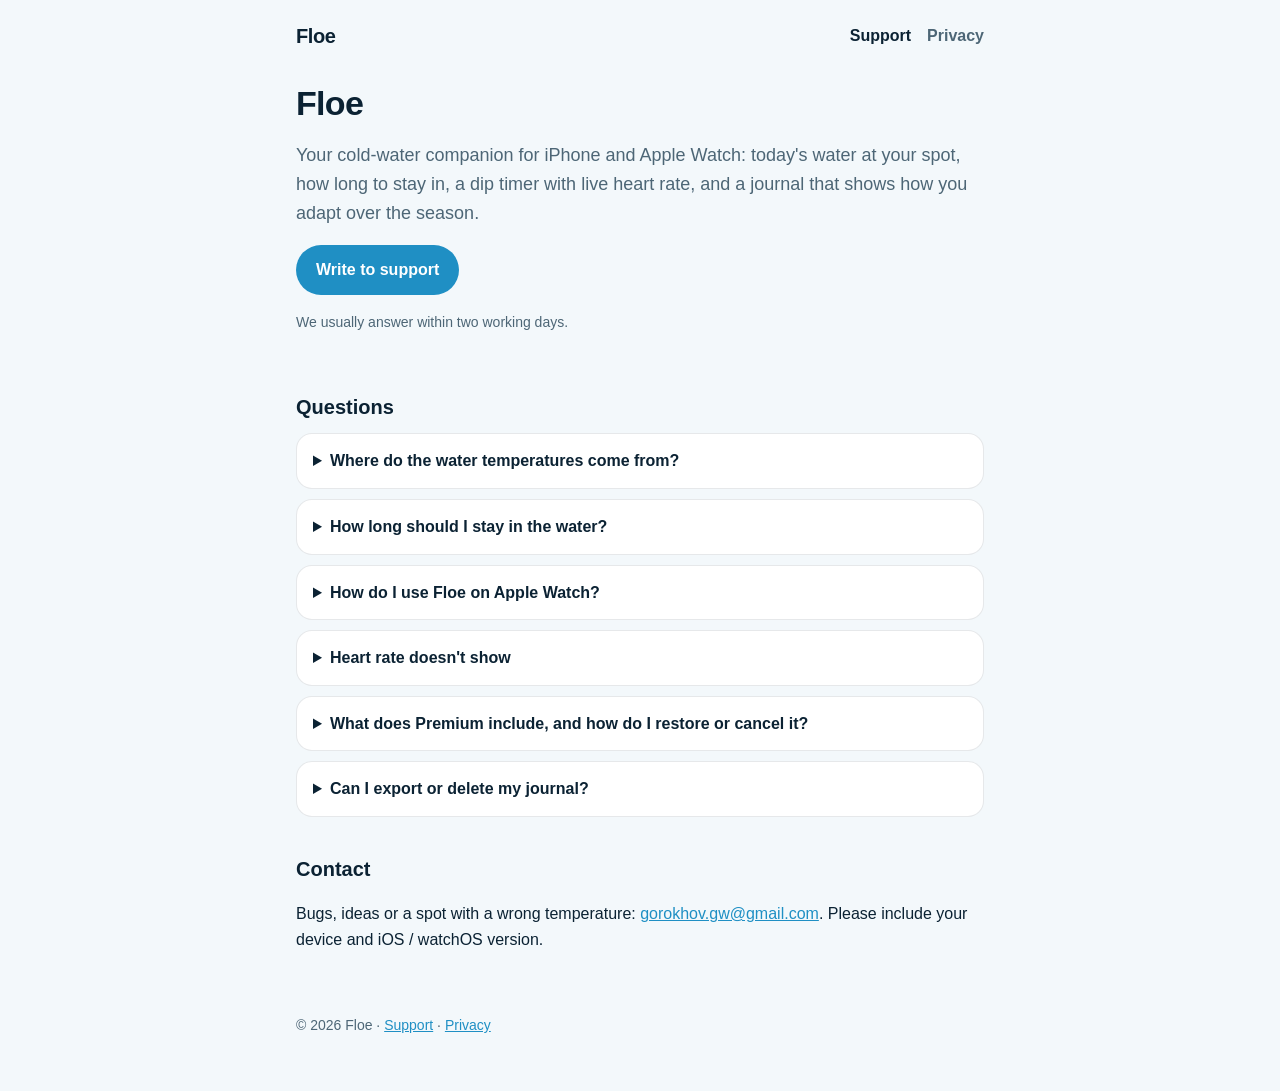
==== floe/index.html @ b0eda24f "Add files via upload" ====
<!doctype html>
<html lang="en">
<head>
<meta charset="utf-8">
<meta name="viewport" content="width=device-width, initial-scale=1">
<title>Floe — Support</title>
<meta name="description" content="Floe — the cold-water dip journal and timer for iPhone and Apple Watch. Help, questions and contact.">
<link rel="stylesheet" href="style.css">
</head>
<body>
<header class="top">
  <a class="brand" href="./">Floe</a>
  <nav><a href="./" aria-current="page">Support</a><a href="privacy.html">Privacy</a></nav>
</header>
<main>
<section class="hero">
  <h1>Floe</h1>
  <p class="lead">Your cold-water companion for iPhone and Apple Watch: today's water at your spot, how long to stay in, a dip timer with live heart rate, and a journal that shows how you adapt over the season.</p>
  <p><a class="button" href="mailto:gorokhov.gw@gmail.com?subject=Floe%20support">Write to support</a></p>
  <p class="meta">We usually answer within two working days.</p>
</section>

<h2>Questions</h2>

<details>
  <summary>Where do the water temperatures come from?</summary>
  <p>From Sea Temperature, a service with readings and forecasts for thousands of lakes, rivers and beaches. For an ice bath or a cold shower you enter the temperature yourself.</p>
</details>

<details>
  <summary>How long should I stay in the water?</summary>
  <p>Floe shows a guide by water temperature and your experience, and — with Premium — your own comfort time from your dips. It is orientation, not medical advice. Get out as soon as you shiver strongly, feel numb or your hands stop working, never dip alone, and talk to a doctor first if you have heart or blood-pressure conditions.</p>
</details>

<details>
  <summary>How do I use Floe on Apple Watch?</summary>
  <p>Install Floe on the watch from the Watch app on your iPhone (My Watch → Available Apps). Start a dip on the watch, or start it on the iPhone and the watch joins to measure your heart rate. Turn the Digital Crown to unlock Water Lock after a dip.</p>
</details>

<details>
  <summary>Heart rate doesn't show</summary>
  <p>Live heart rate needs the Floe app on your Apple Watch and Health access: in Floe turn on Apple Health, then allow heart rate and workouts. On iPhone check Settings → Health → Data Access &amp; Devices → Floe.</p>
</details>

<details>
  <summary>What does Premium include, and how do I restore or cancel it?</summary>
  <p>Premium adds your comfort time, adaptation and recovery, live heart rate, sauna ↔ cold rounds, water alerts, rich widgets and removes ads. To restore a purchase, open the Premium screen in Floe and tap Restore. To cancel a subscription, go to iPhone Settings → your name → Subscriptions → Floe; it stays active until the end of the paid period.</p>
</details>

<details>
  <summary>Can I export or delete my journal?</summary>
  <p>Yes. In the Journal, tap the export button for a CSV file. Swipe a dip to delete it. Your journal is stored on your devices, not on our servers — see the <a href="privacy.html">privacy policy</a>.</p>
</details>

<h2>Contact</h2>
<p>Bugs, ideas or a spot with a wrong temperature: <a href="mailto:gorokhov.gw@gmail.com?subject=Floe%20support">gorokhov.gw@gmail.com</a>. Please include your device and iOS / watchOS version.</p>
</main>
<footer><p>© 2026 Floe · <a href="./">Support</a> · <a href="privacy.html">Privacy</a></p></footer>
</body>
</html>
---- floe/style.css ----
/* Floe — support & privacy pages (gorokhovg.github.io/floe). The app's night palette. */
:root {
  --bg: #F3F8FB;
  --card: #FFFFFF;
  --ink: #0B2233;
  --ink2: #4D6676;
  --line: rgba(11, 34, 51, 0.10);
  --acc: #1F8FC4;
  --acc-ink: #FFFFFF;
}
@media (prefers-color-scheme: dark) {
  :root {
    --bg: #05111A;
    --card: #0F2536;
    --ink: #E6F1F7;
    --ink2: #9AB4C4;
    --line: rgba(160, 210, 240, 0.14);
    --acc: #6CCBF2;
    --acc-ink: #042235;
  }
}
* { box-sizing: border-box; }
html { -webkit-text-size-adjust: 100%; }
body {
  margin: 0;
  background: var(--bg);
  color: var(--ink);
  font: 16px/1.6 -apple-system, BlinkMacSystemFont, "SF Pro Text", "Segoe UI", Roboto, sans-serif;
}
a { color: var(--acc); }
.top, main, footer { max-width: 720px; margin: 0 auto; padding: 0 16px; }
.top {
  display: flex;
  align-items: center;
  justify-content: space-between;
  gap: 16px;
  padding-top: 20px;
  padding-bottom: 8px;
}
.brand { color: var(--ink); font-weight: 800; font-size: 20px; letter-spacing: -0.02em; text-decoration: none; }
nav { display: flex; gap: 16px; }
nav a { color: var(--ink2); text-decoration: none; font-weight: 600; }
nav a[aria-current="page"] { color: var(--ink); }
h1 { font-size: 34px; line-height: 1.15; letter-spacing: -0.02em; margin: 24px 0 8px; }
h2 { font-size: 20px; margin: 36px 0 8px; }
.lead { font-size: 18px; color: var(--ink2); }
.meta { color: var(--ink2); font-size: 14px; }
.hero { padding-bottom: 8px; }
.button {
  display: inline-block;
  background: var(--acc);
  color: var(--acc-ink);
  padding: 12px 20px;
  border-radius: 999px;
  font-weight: 700;
  text-decoration: none;
}
details {
  background: var(--card);
  border: 1px solid var(--line);
  border-radius: 16px;
  padding: 14px 16px;
  margin: 10px 0;
}
summary { cursor: pointer; font-weight: 650; }
details p { color: var(--ink2); margin: 10px 0 0; }
ul { padding-left: 20px; }
li { margin: 6px 0; }
footer { padding-top: 32px; padding-bottom: 40px; color: var(--ink2); font-size: 14px; }
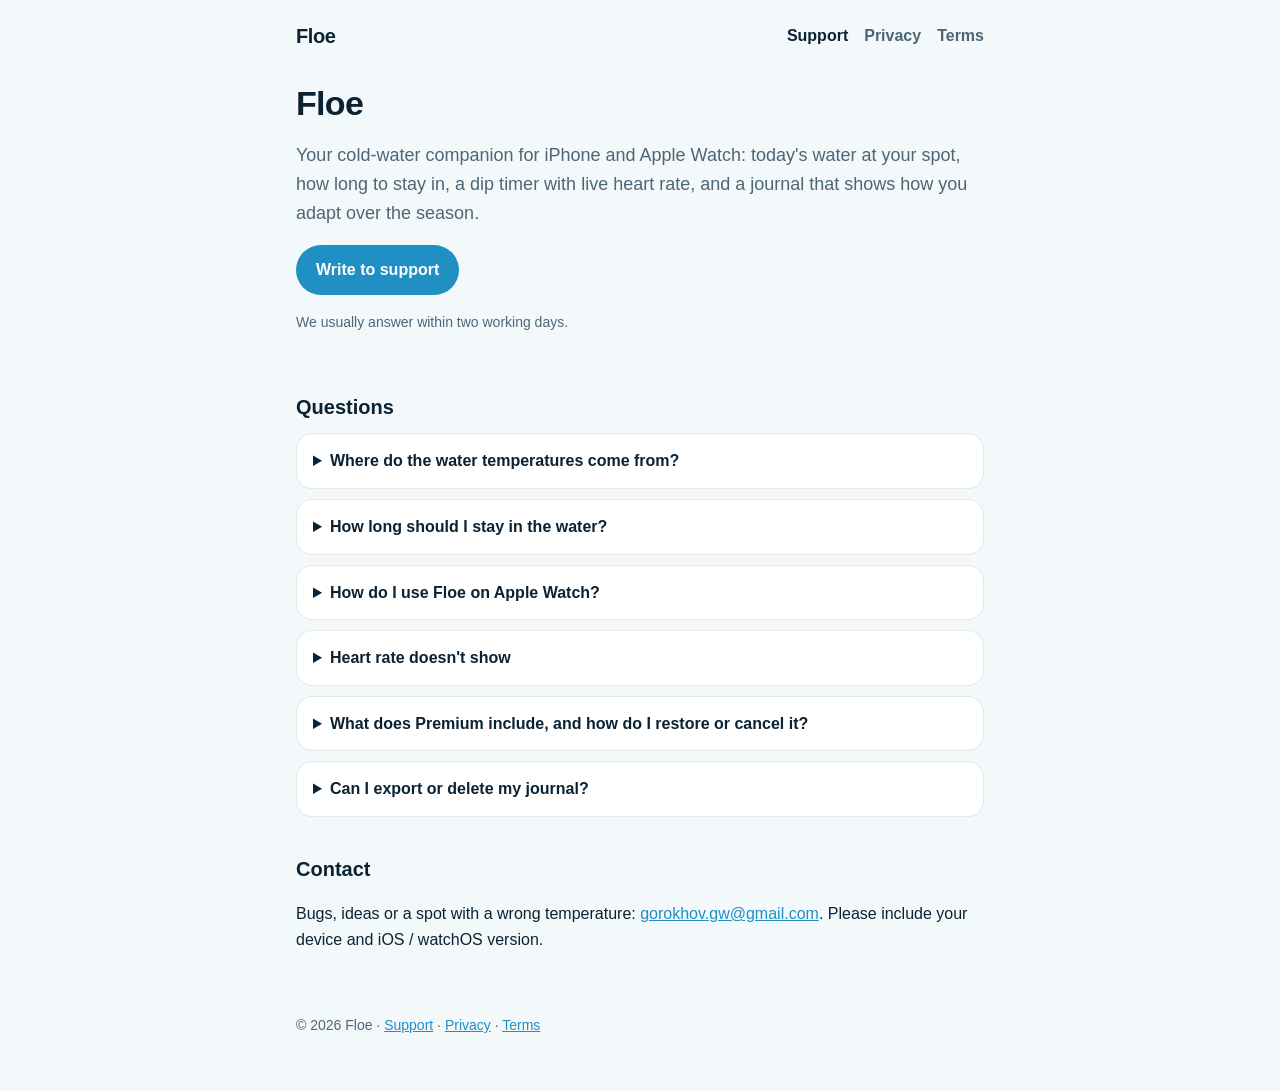
==== commit 3c8e2b06: "Add files via upload" ====
--- a/floe/index.html
+++ b/floe/index.html
@@ -10,7 +10,7 @@
 <body>
 <header class="top">
   <a class="brand" href="./">Floe</a>
-  <nav><a href="./" aria-current="page">Support</a><a href="privacy.html">Privacy</a></nav>
+  <nav><a href="./" aria-current="page">Support</a><a href="privacy.html">Privacy</a><a href="terms.html">Terms</a></nav>
 </header>
 <main>
 <section class="hero">
@@ -55,6 +55,6 @@
 <h2>Contact</h2>
 <p>Bugs, ideas or a spot with a wrong temperature: <a href="mailto:gorokhov.gw@gmail.com?subject=Floe%20support">gorokhov.gw@gmail.com</a>. Please include your device and iOS / watchOS version.</p>
 </main>
-<footer><p>© 2026 Floe · <a href="./">Support</a> · <a href="privacy.html">Privacy</a></p></footer>
+<footer><p>© 2026 Floe · <a href="./">Support</a> · <a href="privacy.html">Privacy</a> · <a href="terms.html">Terms</a></p></footer>
 </body>
 </html>
--- a/floe/style.css
+++ b/floe/style.css
@@ -67,3 +67,12 @@
 ul { padding-left: 20px; }
 li { margin: 6px 0; }
 footer { padding-top: 32px; padding-bottom: 40px; color: var(--ink2); font-size: 14px; }
+/* Apple Watch's web sheet (~200 px): the links go under the name. */
+@media (max-width: 340px) {
+  .top, main { padding-left: 12px; padding-right: 12px; }
+  footer { padding-left: 12px; padding-right: 12px; }
+  .top { flex-wrap: wrap; gap: 2px 12px; padding-top: 12px; }
+  nav { flex-wrap: wrap; gap: 0 12px; font-size: 14px; }
+  h1 { font-size: 26px; margin-top: 16px; }
+  .lead { font-size: 16px; }
+}
